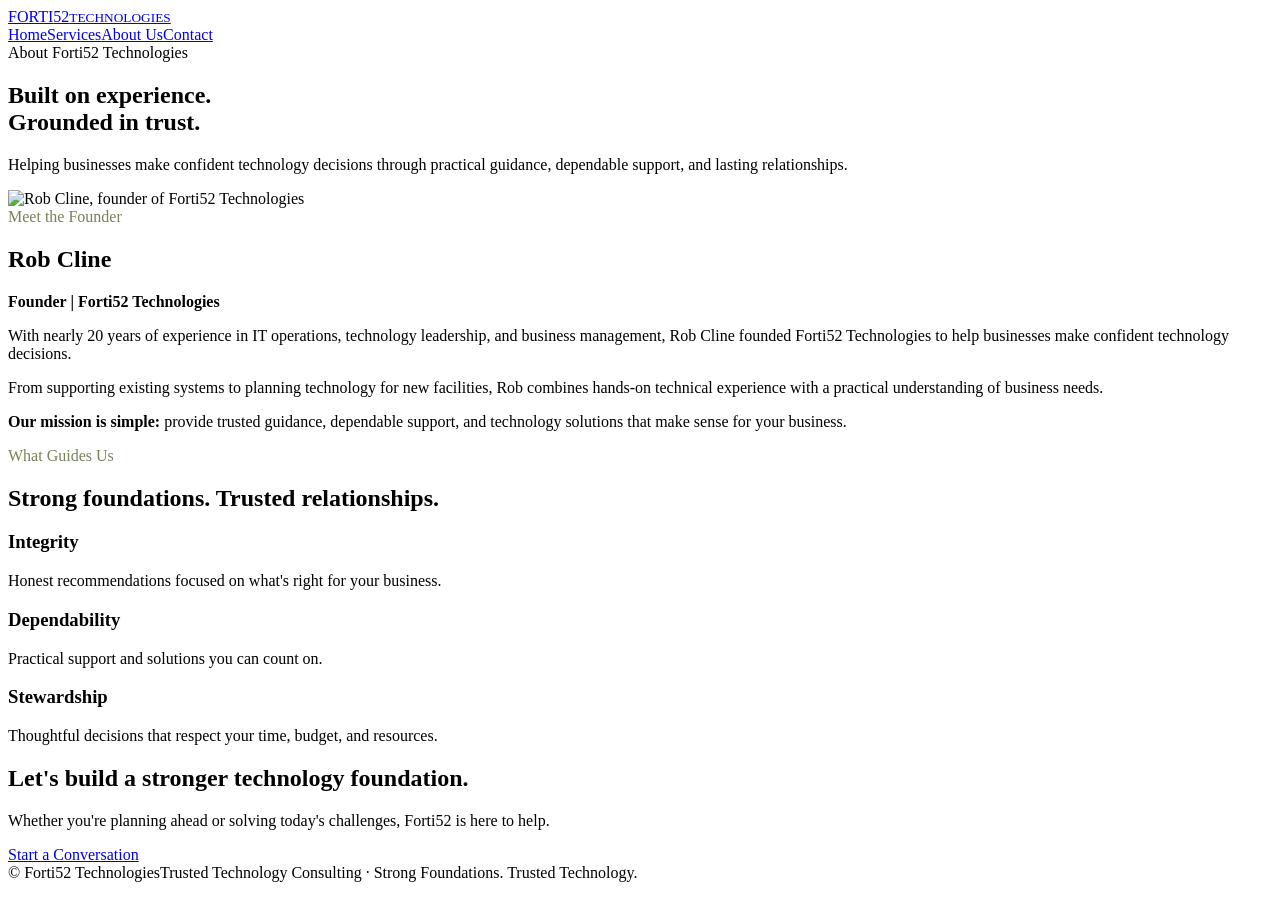
==== about.html @ 7a275492 "Add files via upload" ====
<!doctype html>
<html lang="en"><head><meta charset="utf-8"><meta name="viewport" content="width=device-width, initial-scale=1">
<meta name="description" content="Forti52 Technologies provides trusted technology consulting, IT support and technology planning for new facilities.">
<title>About Us | Forti52 Technologies</title><link rel="stylesheet" href="assets/style.css"></head>
<body><header><div class="container nav"><a class="logo" href="index.html" aria-label="Forti52 Technologies home">FORTI<span>52</span><small>TECHNOLOGIES</small></a>
<nav aria-label="Main navigation"><a href="index.html">Home</a><a href="index.html#services">Services</a><a href="about.html">About Us</a><a href="index.html#contact">Contact</a></nav></div></header>
<main><section class="hero"><div class="container"><div class="eyebrow">About Forti52 Technologies</div><h1>Built on experience.<br>Grounded in trust.</h1><p>Helping businesses make confident technology decisions through practical guidance, dependable support, and lasting relationships.</p></div></section>
<section class="section"><div class="container bio"><img src="assets/rob-cline-headshot.jpg" alt="Rob Cline, founder of Forti52 Technologies"><div><div class="eyebrow" style="color:#77825a">Meet the Founder</div><h2>Rob Cline</h2><strong>Founder | Forti52 Technologies</strong><p>With nearly 20 years of experience in IT operations, technology leadership, and business management, Rob Cline founded Forti52 Technologies to help businesses make confident technology decisions.</p><p>From supporting existing systems to planning technology for new facilities, Rob combines hands-on technical experience with a practical understanding of business needs.</p><p><strong>Our mission is simple:</strong> provide trusted guidance, dependable support, and technology solutions that make sense for your business.</p></div></div></section>
<section class="section alt"><div class="container"><div class="eyebrow" style="color:#77825a">What Guides Us</div><h2>Strong foundations. Trusted relationships.</h2><div class="values"><div class="card"><h3>Integrity</h3><p>Honest recommendations focused on what's right for your business.</p></div><div class="card"><h3>Dependability</h3><p>Practical support and solutions you can count on.</p></div><div class="card"><h3>Stewardship</h3><p>Thoughtful decisions that respect your time, budget, and resources.</p></div></div></div></section>
<section class="cta"><div class="container"><h2>Let's build a stronger technology foundation.</h2><p>Whether you're planning ahead or solving today's challenges, Forti52 is here to help.</p><a class="btn" href="index.html#contact">Start a Conversation</a></div></section></main><footer><div class="container"><span>© Forti52 Technologies</span><span>Trusted Technology Consulting · Strong Foundations. Trusted Technology.</span></div></footer></body></html>
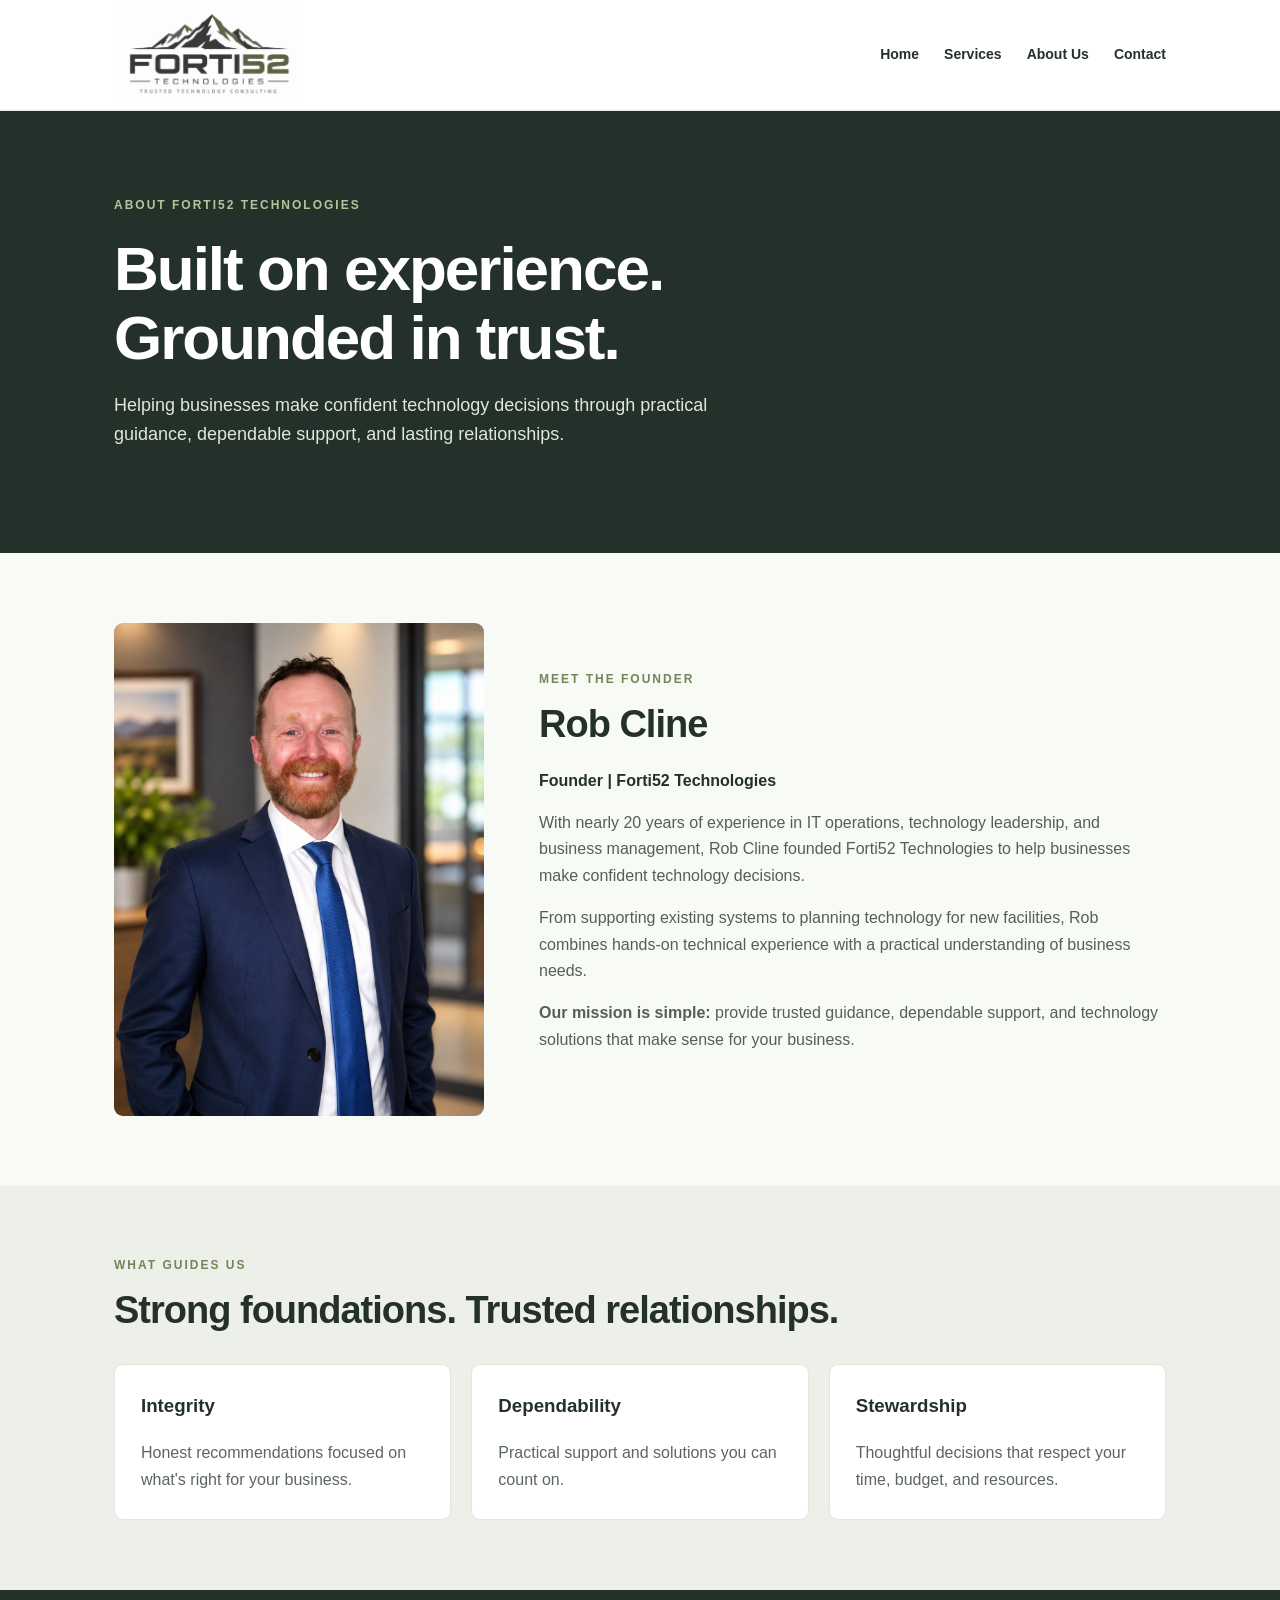
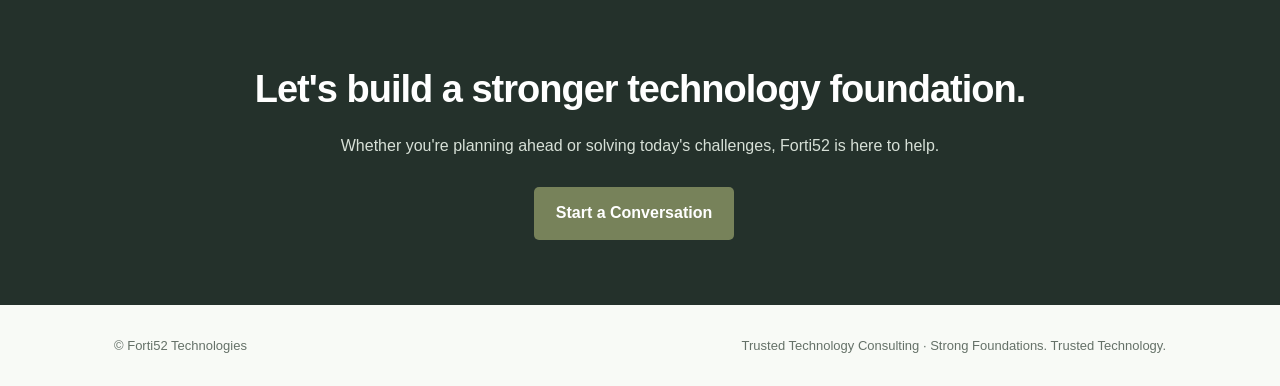
==== commit ae8f168b: "Update website logo" ====
--- a/about.html
+++ b/about.html
@@ -2,7 +2,7 @@
 <html lang="en"><head><meta charset="utf-8"><meta name="viewport" content="width=device-width, initial-scale=1">
 <meta name="description" content="Forti52 Technologies provides trusted technology consulting, IT support and technology planning for new facilities.">
 <title>About Us | Forti52 Technologies</title><link rel="stylesheet" href="assets/style.css"></head>
-<body><header><div class="container nav"><a class="logo" href="index.html" aria-label="Forti52 Technologies home">FORTI<span>52</span><small>TECHNOLOGIES</small></a>
+<body><header><div class="container nav"><a class="logo" href="index.html" aria-label="Forti52 Technologies home"><img src="Forti52%20Mountain%20Technology%20Logo.png" alt="Forti52 Technologies - Trusted Technology Consulting"></a>
 <nav aria-label="Main navigation"><a href="index.html">Home</a><a href="index.html#services">Services</a><a href="about.html">About Us</a><a href="index.html#contact">Contact</a></nav></div></header>
 <main><section class="hero"><div class="container"><div class="eyebrow">About Forti52 Technologies</div><h1>Built on experience.<br>Grounded in trust.</h1><p>Helping businesses make confident technology decisions through practical guidance, dependable support, and lasting relationships.</p></div></section>
 <section class="section"><div class="container bio"><img src="assets/rob-cline-headshot.jpg" alt="Rob Cline, founder of Forti52 Technologies"><div><div class="eyebrow" style="color:#77825a">Meet the Founder</div><h2>Rob Cline</h2><strong>Founder | Forti52 Technologies</strong><p>With nearly 20 years of experience in IT operations, technology leadership, and business management, Rob Cline founded Forti52 Technologies to help businesses make confident technology decisions.</p><p>From supporting existing systems to planning technology for new facilities, Rob combines hands-on technical experience with a practical understanding of business needs.</p><p><strong>Our mission is simple:</strong> provide trusted guidance, dependable support, and technology solutions that make sense for your business.</p></div></div></section>
--- a/assets/style.css
+++ b/assets/style.css
@@ -0,0 +1,18 @@
+:root{--dark:#24312b;--olive:#77825a;--light:#f8faf6;--ink:#24312b}
+*{box-sizing:border-box}html{scroll-behavior:smooth}body{margin:0;background:var(--light);color:var(--ink);font:16px/1.65 Arial,Helvetica,sans-serif}
+a{color:inherit;text-decoration:none}.container{max-width:1100px;margin:auto;padding:0 24px}
+header{background:white;border-bottom:1px solid #e4e9e1}.nav{display:flex;justify-content:space-between;align-items:center;min-height:110px;gap:18px}
+.logo{display:block;flex:0 0 190px;width:190px;height:96px;overflow:hidden}.logo img{display:block;width:100%;height:100%;object-fit:cover;object-position:center}
+nav{display:flex;gap:25px;font-size:14px;font-weight:bold}nav a:hover{color:var(--olive)}
+.hero{background:var(--dark);color:white;padding:85px 0}.eyebrow{text-transform:uppercase;letter-spacing:2px;font-size:12px;font-weight:bold;color:#b6c49a}
+h1{font-size:clamp(36px,5vw,62px);line-height:1.12;letter-spacing:-2px;margin:18px 0}h2{font-size:clamp(28px,3.3vw,38px);line-height:1.2;letter-spacing:-1px;margin:12px 0 20px}
+.hero p{max-width:650px;color:#e0e6de;font-size:18px}.btn{display:inline-block;background:var(--olive);color:white;padding:13px 22px;border-radius:5px;font-weight:bold;margin:12px 12px 0 0}
+.btn:hover{background:#616e48}.btn.secondary{border:1px solid #a8b3a1;background:transparent}
+.section{padding:70px 0}.lead{max-width:720px;color:#58665d}.grid{display:grid;grid-template-columns:repeat(3,1fr);gap:20px;margin-top:30px}
+.card{background:white;padding:26px;border:1px solid #e1e6de;border-radius:9px}.card h3{margin-top:0}.card p{color:#5b665d;margin-bottom:0}
+.alt{background:#edf0e9}.bio{display:grid;grid-template-columns:minmax(220px,370px) 1fr;gap:55px;align-items:center}
+.bio img{width:100%;aspect-ratio:3/4;object-fit:cover;object-position:center top;border-radius:9px;display:block}
+.bio p{color:#526056}.values{display:grid;grid-template-columns:repeat(3,1fr);gap:20px;margin-top:30px}
+.cta{background:var(--dark);color:white;text-align:center;padding:65px 20px}.cta p{color:#d7e0d7}
+footer{padding:30px 0;color:#657168;font-size:13px}footer .container{display:flex;justify-content:space-between;gap:16px;flex-wrap:wrap}
+@media(max-width:680px){.nav{align-items:flex-start;flex-direction:column;padding:20px 24px}nav{gap:20px}.hero{padding:62px 0}.grid,.values,.bio{grid-template-columns:1fr}.bio{gap:28px}.bio img{max-width:390px}.section{padding:48px 0}}
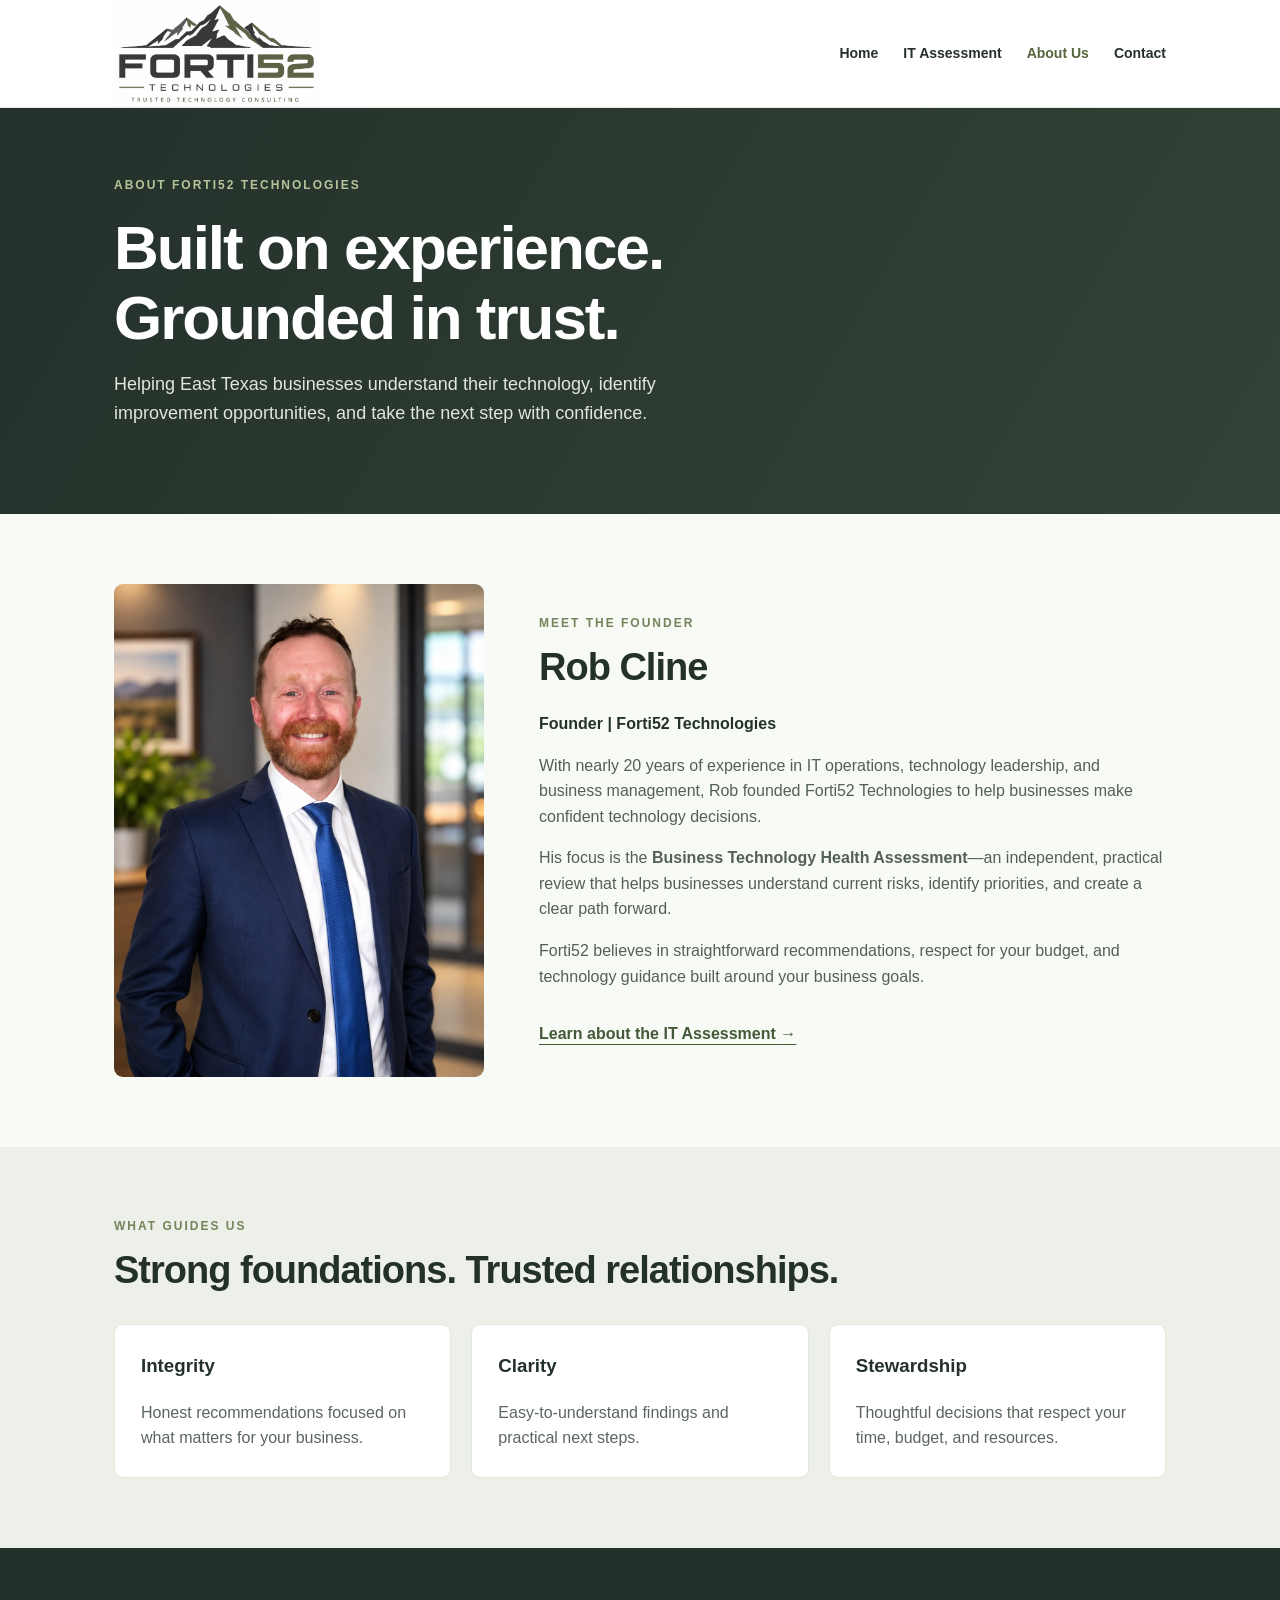
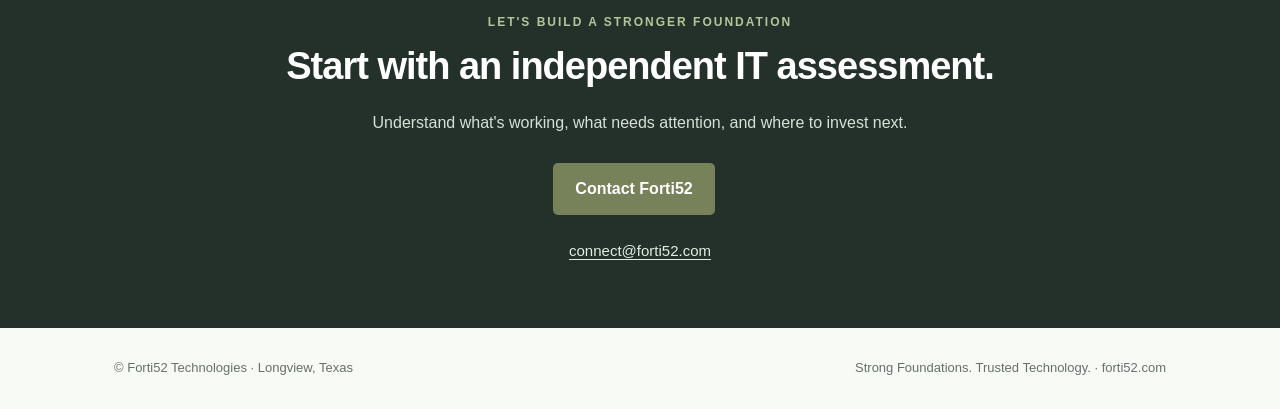
==== commit 09d27ab6: "Add files via upload" ====
--- a/about.html
+++ b/about.html
@@ -1,10 +1,27 @@
 <!doctype html>
-<html lang="en"><head><meta charset="utf-8"><meta name="viewport" content="width=device-width, initial-scale=1">
-<meta name="description" content="Forti52 Technologies provides trusted technology consulting, IT support and technology planning for new facilities.">
-<title>About Us | Forti52 Technologies</title><link rel="stylesheet" href="assets/style.css"></head>
-<body><header><div class="container nav"><a class="logo" href="index.html" aria-label="Forti52 Technologies home"><img src="Forti52%20Mountain%20Technology%20Logo.png" alt="Forti52 Technologies - Trusted Technology Consulting"></a>
-<nav aria-label="Main navigation"><a href="index.html">Home</a><a href="index.html#services">Services</a><a href="about.html">About Us</a><a href="index.html#contact">Contact</a></nav></div></header>
-<main><section class="hero"><div class="container"><div class="eyebrow">About Forti52 Technologies</div><h1>Built on experience.<br>Grounded in trust.</h1><p>Helping businesses make confident technology decisions through practical guidance, dependable support, and lasting relationships.</p></div></section>
-<section class="section"><div class="container bio"><img src="assets/rob-cline-headshot.jpg" alt="Rob Cline, founder of Forti52 Technologies"><div><div class="eyebrow" style="color:#77825a">Meet the Founder</div><h2>Rob Cline</h2><strong>Founder | Forti52 Technologies</strong><p>With nearly 20 years of experience in IT operations, technology leadership, and business management, Rob Cline founded Forti52 Technologies to help businesses make confident technology decisions.</p><p>From supporting existing systems to planning technology for new facilities, Rob combines hands-on technical experience with a practical understanding of business needs.</p><p><strong>Our mission is simple:</strong> provide trusted guidance, dependable support, and technology solutions that make sense for your business.</p></div></div></section>
-<section class="section alt"><div class="container"><div class="eyebrow" style="color:#77825a">What Guides Us</div><h2>Strong foundations. Trusted relationships.</h2><div class="values"><div class="card"><h3>Integrity</h3><p>Honest recommendations focused on what's right for your business.</p></div><div class="card"><h3>Dependability</h3><p>Practical support and solutions you can count on.</p></div><div class="card"><h3>Stewardship</h3><p>Thoughtful decisions that respect your time, budget, and resources.</p></div></div></div></section>
-<section class="cta"><div class="container"><h2>Let's build a stronger technology foundation.</h2><p>Whether you're planning ahead or solving today's challenges, Forti52 is here to help.</p><a class="btn" href="index.html#contact">Start a Conversation</a></div></section></main><footer><div class="container"><span>© Forti52 Technologies</span><span>Trusted Technology Consulting · Strong Foundations. Trusted Technology.</span></div></footer></body></html>+<html lang="en">
+<head>
+  <meta charset="utf-8">
+  <meta name="viewport" content="width=device-width, initial-scale=1">
+  <meta name="description" content="Meet the founder of Forti52 Technologies, providing independent Business Technology Health Assessments and practical IT guidance for East Texas businesses.">
+  <meta name="theme-color" content="#24312b">
+  <title>About Forti52 | IT Assessment & Technology Consulting</title>
+  <link rel="canonical" href="https://forti52.com/about.html">
+  <link rel="stylesheet" href="assets/style.css">
+</head>
+<body>
+  <header>
+    <div class="container nav">
+      <a class="logo" href="index.html" aria-label="Forti52 Technologies home"><img src="assets/forti52-logo.png" alt="Forti52 Technologies logo"></a>
+      <nav aria-label="Main navigation"><a href="index.html">Home</a><a href="assessment.html">IT Assessment</a><a class="active" href="about.html">About Us</a><a href="index.html#contact">Contact</a></nav>
+    </div>
+  </header>
+  <main>
+    <section class="hero inner-hero"><div class="container"><div class="eyebrow">About Forti52 Technologies</div><h1>Built on experience.<br>Grounded in trust.</h1><p>Helping East Texas businesses understand their technology, identify improvement opportunities, and take the next step with confidence.</p></div></section>
+    <section class="section"><div class="container bio"><img src="assets/rob-cline-headshot.jpg" alt="Rob Cline, founder of Forti52 Technologies"><div><div class="eyebrow olive">Meet the Founder</div><h2>Rob Cline</h2><strong>Founder | Forti52 Technologies</strong><p>With nearly 20 years of experience in IT operations, technology leadership, and business management, Rob founded Forti52 Technologies to help businesses make confident technology decisions.</p><p>His focus is the <strong>Business Technology Health Assessment</strong>—an independent, practical review that helps businesses understand current risks, identify priorities, and create a clear path forward.</p><p>Forti52 believes in straightforward recommendations, respect for your budget, and technology guidance built around your business goals.</p><a class="inline-link" href="assessment.html">Learn about the IT Assessment <span aria-hidden="true">→</span></a></div></div></section>
+    <section class="section alt"><div class="container"><div class="eyebrow olive">What Guides Us</div><h2>Strong foundations. Trusted relationships.</h2><div class="values"><article class="card"><h3>Integrity</h3><p>Honest recommendations focused on what matters for your business.</p></article><article class="card"><h3>Clarity</h3><p>Easy-to-understand findings and practical next steps.</p></article><article class="card"><h3>Stewardship</h3><p>Thoughtful decisions that respect your time, budget, and resources.</p></article></div></div></section>
+    <section class="cta"><div class="container narrow center"><div class="eyebrow">Let's Build a Stronger Foundation</div><h2>Start with an independent IT assessment.</h2><p>Understand what's working, what needs attention, and where to invest next.</p><a class="btn" href="mailto:connect@forti52.com?subject=Forti52%20IT%20Assessment">Contact Forti52</a><div class="contact-line"><a href="mailto:connect@forti52.com">connect@forti52.com</a></div></div></section>
+  </main>
+  <footer><div class="container"><span>© Forti52 Technologies · Longview, Texas</span><span>Strong Foundations. Trusted Technology. · <a href="https://forti52.com/">forti52.com</a></span></div></footer>
+</body>
+</html>
--- a/assets/style.css
+++ b/assets/style.css
@@ -1,8 +1,9 @@
+
 :root{--dark:#24312b;--olive:#77825a;--light:#f8faf6;--ink:#24312b}
 *{box-sizing:border-box}html{scroll-behavior:smooth}body{margin:0;background:var(--light);color:var(--ink);font:16px/1.65 Arial,Helvetica,sans-serif}
 a{color:inherit;text-decoration:none}.container{max-width:1100px;margin:auto;padding:0 24px}
-header{background:white;border-bottom:1px solid #e4e9e1}.nav{display:flex;justify-content:space-between;align-items:center;min-height:110px;gap:18px}
-.logo{display:block;flex:0 0 190px;width:190px;height:96px;overflow:hidden}.logo img{display:block;width:100%;height:100%;object-fit:cover;object-position:center}
+header{background:white;border-bottom:1px solid #e4e9e1}.nav{display:flex;justify-content:space-between;align-items:center;min-height:83px;gap:18px}
+.logo{font-size:27px;font-weight:900;letter-spacing:-1px;line-height:1}.logo span{color:var(--olive)}.logo small{display:block;font-size:10px;letter-spacing:2.4px;font-weight:500;margin-top:7px}
 nav{display:flex;gap:25px;font-size:14px;font-weight:bold}nav a:hover{color:var(--olive)}
 .hero{background:var(--dark);color:white;padding:85px 0}.eyebrow{text-transform:uppercase;letter-spacing:2px;font-size:12px;font-weight:bold;color:#b6c49a}
 h1{font-size:clamp(36px,5vw,62px);line-height:1.12;letter-spacing:-2px;margin:18px 0}h2{font-size:clamp(28px,3.3vw,38px);line-height:1.2;letter-spacing:-1px;margin:12px 0 20px}
@@ -15,4 +16,30 @@
 .bio p{color:#526056}.values{display:grid;grid-template-columns:repeat(3,1fr);gap:20px;margin-top:30px}
 .cta{background:var(--dark);color:white;text-align:center;padding:65px 20px}.cta p{color:#d7e0d7}
 footer{padding:30px 0;color:#657168;font-size:13px}footer .container{display:flex;justify-content:space-between;gap:16px;flex-wrap:wrap}
-@media(max-width:680px){.nav{align-items:flex-start;flex-direction:column;padding:20px 24px}nav{gap:20px}.hero{padding:62px 0}.grid,.values,.bio{grid-template-columns:1fr}.bio{gap:28px}.bio img{max-width:390px}.section{padding:48px 0}}+@media(max-width:680px){.nav{align-items:flex-start;flex-direction:column;padding:20px 24px}nav{gap:20px}.hero{padding:62px 0}.grid,.values,.bio{grid-template-columns:1fr}.bio{gap:28px}.bio img{max-width:390px}.section{padding:48px 0}}
+
+/* Forti52 mountain logo */
+.logo{display:flex;align-items:center;flex-shrink:0}
+.logo img{display:block;width:205px;max-width:55vw;height:auto}
+@media(max-width:680px){.logo img{width:185px;max-width:75vw}}
+
+/* IT Assessment focused updates · 2026 */
+:root{--dark:#24312b;--olive:#77825a;--light:#f8faf6;--ink:#24312b}
+body{line-height:1.6} nav a.active{color:#56643e} nav a:focus-visible,.btn:focus-visible,.inline-link:focus-visible{outline:3px solid #a6b481;outline-offset:3px}
+.hero.home-hero{padding:95px 0 92px;background:linear-gradient(120deg,#1d2b26,#2d3c33)}
+.hero.inner-hero{padding:68px 0;background:linear-gradient(120deg,#24312b,#334236)}
+.hero h1{max-width:780px}.hero-actions{display:flex;gap:5px;flex-wrap:wrap}.hero-note{margin-top:24px;color:#b7c4ae;font-size:14px;letter-spacing:.02em}
+.olive{color:var(--olive)}.steps .card{border-top:4px solid var(--olive);min-height:230px}
+.card-step{font-size:12px;letter-spacing:1.6px;font-weight:800;color:var(--olive);margin-bottom:15px}
+.split{display:grid;grid-template-columns:minmax(0,1.5fr) minmax(280px,0.9fr);gap:55px;align-items:center}
+.check-list{padding:0;margin:24px 0 12px;list-style:none}.check-list li{padding:9px 0 9px 30px;position:relative}.check-list li:before{content:'✓';position:absolute;left:2px;color:var(--olive);font-weight:900}
+.inline-link{display:inline-block;color:#435a38;text-decoration:underline;text-underline-offset:5px;font-weight:700;margin-top:16px}
+.info-card{background:#fff;border:1px solid #d8ded4;border-radius:13px;padding:33px;box-shadow:0 10px 26px rgba(23,40,26,.055)}
+.info-card h3{margin:13px 0 12px;font-size:clamp(22px,2.4vw,28px);line-height:1.25;letter-spacing:-.4px}.info-card p{color:#617064;font-size:15px;line-height:1.65}.btn.btn-block{display:block;text-align:center;margin:20px 0 0}
+.narrow{max-width:760px}.center{text-align:center}.centered{margin-left:auto;margin-right:auto}.contact-line{display:flex;justify-content:center;gap:16px;flex-wrap:wrap;margin-top:24px;font-size:15px;color:#e3ece2}.contact-line a{text-decoration:underline;text-underline-offset:3px}
+.grid-four{grid-template-columns:repeat(4,1fr)}.mini-card{padding:23px;min-height:190px}.mini-card h3{font-size:17px;line-height:1.3;margin-bottom:8px}.mini-card p{font-size:14px}
+.number-list{padding:0;counter-reset:num;list-style:none}.number-list li{counter-increment:num;position:relative;padding:12px 0 14px 50px;border-bottom:1px solid #dfe5d9}.number-list li:before{content:counter(num, decimal-leading-zero);position:absolute;left:0;top:13px;color:var(--olive);font-weight:800}.number-list li strong{display:block}.number-list li span{display:block;color:#5c685d;font-size:14px}
+.notice{margin-top:30px;border-left:4px solid var(--olive);background:#f0f3ed;padding:19px 23px;color:#4d594e;font-size:14px}
+
+@media(max-width:900px){.grid-four{grid-template-columns:repeat(2,1fr)}.split{gap:28px}}
+@media(max-width:680px){.nav{gap:14px}.nav nav{width:100%;display:flex;flex-wrap:wrap;gap:10px 16px;font-size:13px}.hero.home-hero{padding:60px 0 65px}.hero.inner-hero{padding:50px 0}.hero h1{letter-spacing:-1.5px}.split,.grid-four{grid-template-columns:1fr}.info-card{padding:26px}.hero-actions .btn{margin-right:0}.contact-line{gap:8px}}
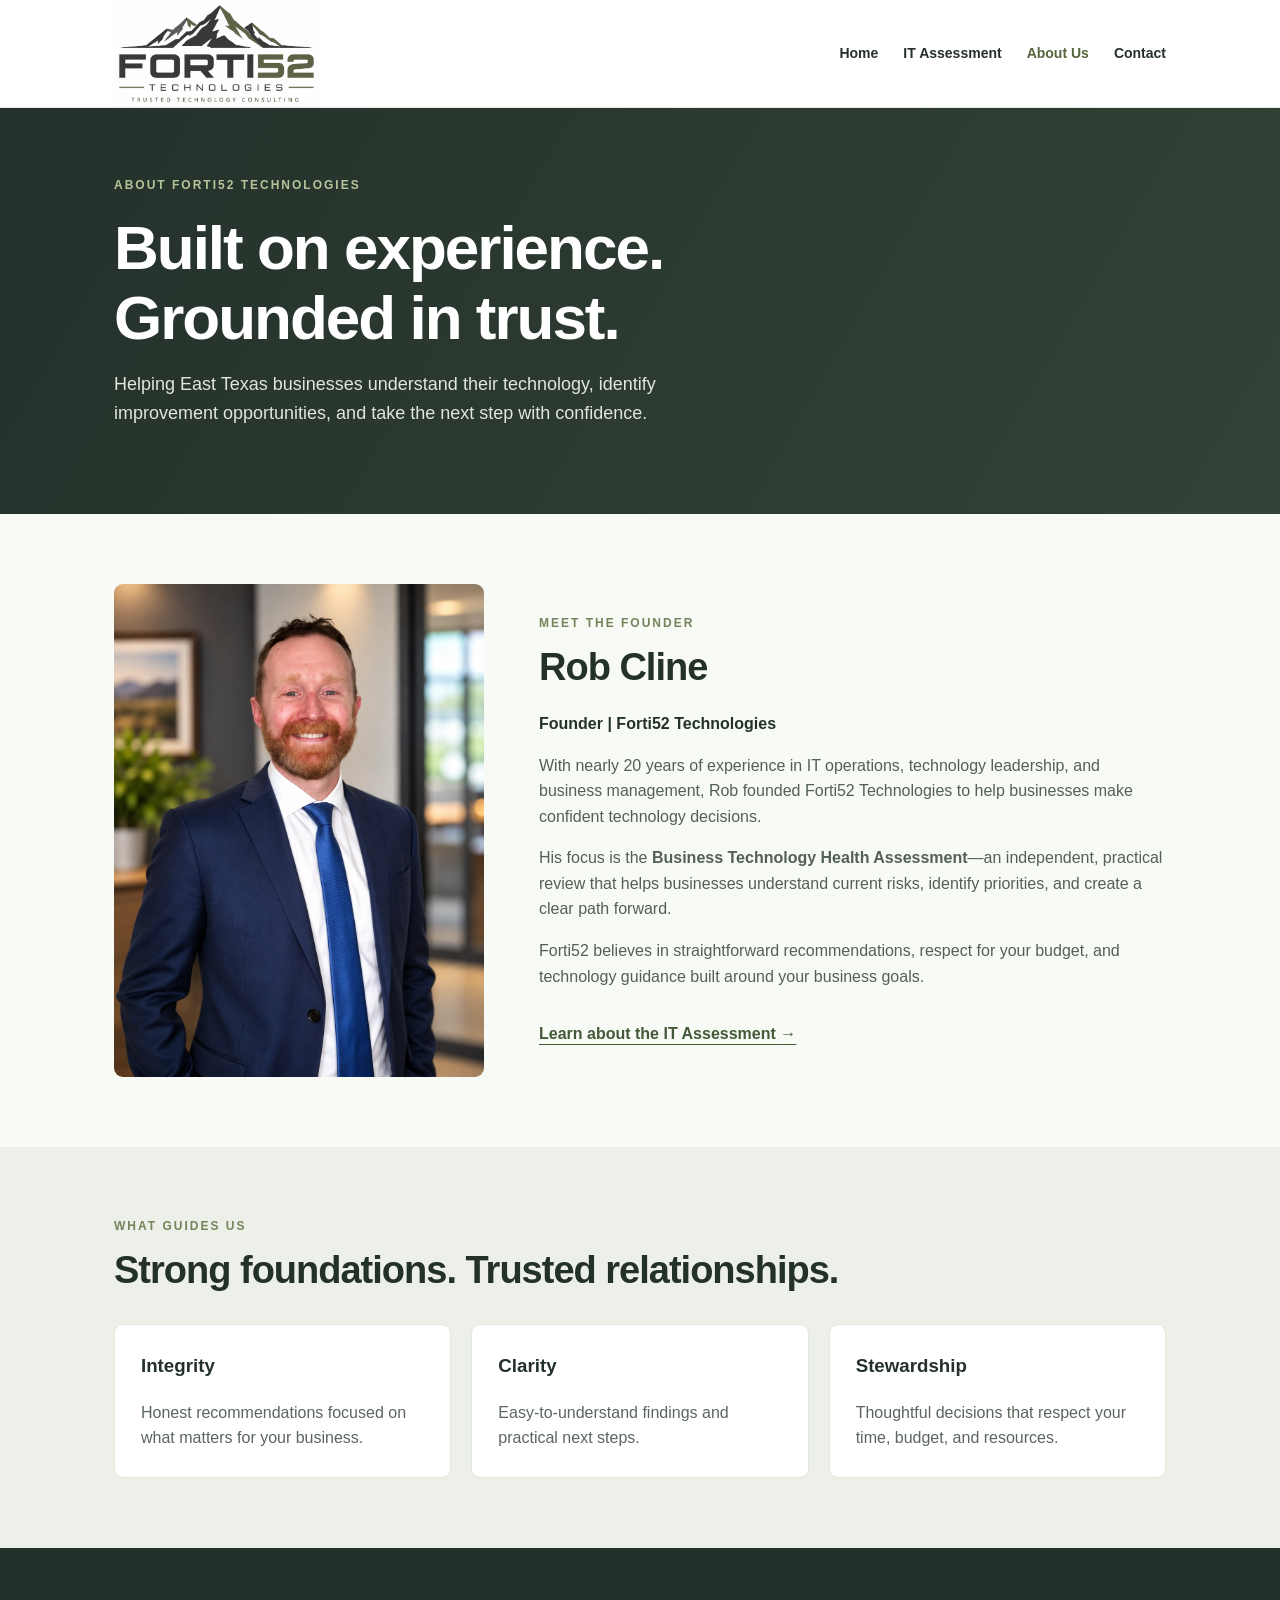
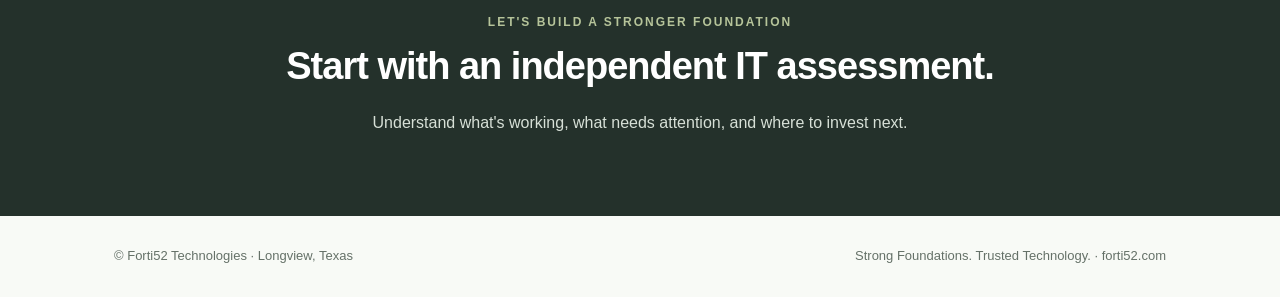
==== commit b4da9b90: "Remove email contact calls to action Co-authored-by: Copilot <223556219+Copilot@users.noreply.github" ====
--- a/about.html
+++ b/about.html
@@ -20,7 +20,7 @@
     <section class="hero inner-hero"><div class="container"><div class="eyebrow">About Forti52 Technologies</div><h1>Built on experience.<br>Grounded in trust.</h1><p>Helping East Texas businesses understand their technology, identify improvement opportunities, and take the next step with confidence.</p></div></section>
     <section class="section"><div class="container bio"><img src="assets/rob-cline-headshot.jpg" alt="Rob Cline, founder of Forti52 Technologies"><div><div class="eyebrow olive">Meet the Founder</div><h2>Rob Cline</h2><strong>Founder | Forti52 Technologies</strong><p>With nearly 20 years of experience in IT operations, technology leadership, and business management, Rob founded Forti52 Technologies to help businesses make confident technology decisions.</p><p>His focus is the <strong>Business Technology Health Assessment</strong>—an independent, practical review that helps businesses understand current risks, identify priorities, and create a clear path forward.</p><p>Forti52 believes in straightforward recommendations, respect for your budget, and technology guidance built around your business goals.</p><a class="inline-link" href="assessment.html">Learn about the IT Assessment <span aria-hidden="true">→</span></a></div></div></section>
     <section class="section alt"><div class="container"><div class="eyebrow olive">What Guides Us</div><h2>Strong foundations. Trusted relationships.</h2><div class="values"><article class="card"><h3>Integrity</h3><p>Honest recommendations focused on what matters for your business.</p></article><article class="card"><h3>Clarity</h3><p>Easy-to-understand findings and practical next steps.</p></article><article class="card"><h3>Stewardship</h3><p>Thoughtful decisions that respect your time, budget, and resources.</p></article></div></div></section>
-    <section class="cta"><div class="container narrow center"><div class="eyebrow">Let's Build a Stronger Foundation</div><h2>Start with an independent IT assessment.</h2><p>Understand what's working, what needs attention, and where to invest next.</p><a class="btn" href="mailto:connect@forti52.com?subject=Forti52%20IT%20Assessment">Contact Forti52</a><div class="contact-line"><a href="mailto:connect@forti52.com">connect@forti52.com</a></div></div></section>
+    <section class="cta"><div class="container narrow center"><div class="eyebrow">Let's Build a Stronger Foundation</div><h2>Start with an independent IT assessment.</h2><p>Understand what's working, what needs attention, and where to invest next.</p></div></section>
   </main>
   <footer><div class="container"><span>© Forti52 Technologies · Longview, Texas</span><span>Strong Foundations. Trusted Technology. · <a href="https://forti52.com/">forti52.com</a></span></div></footer>
 </body>
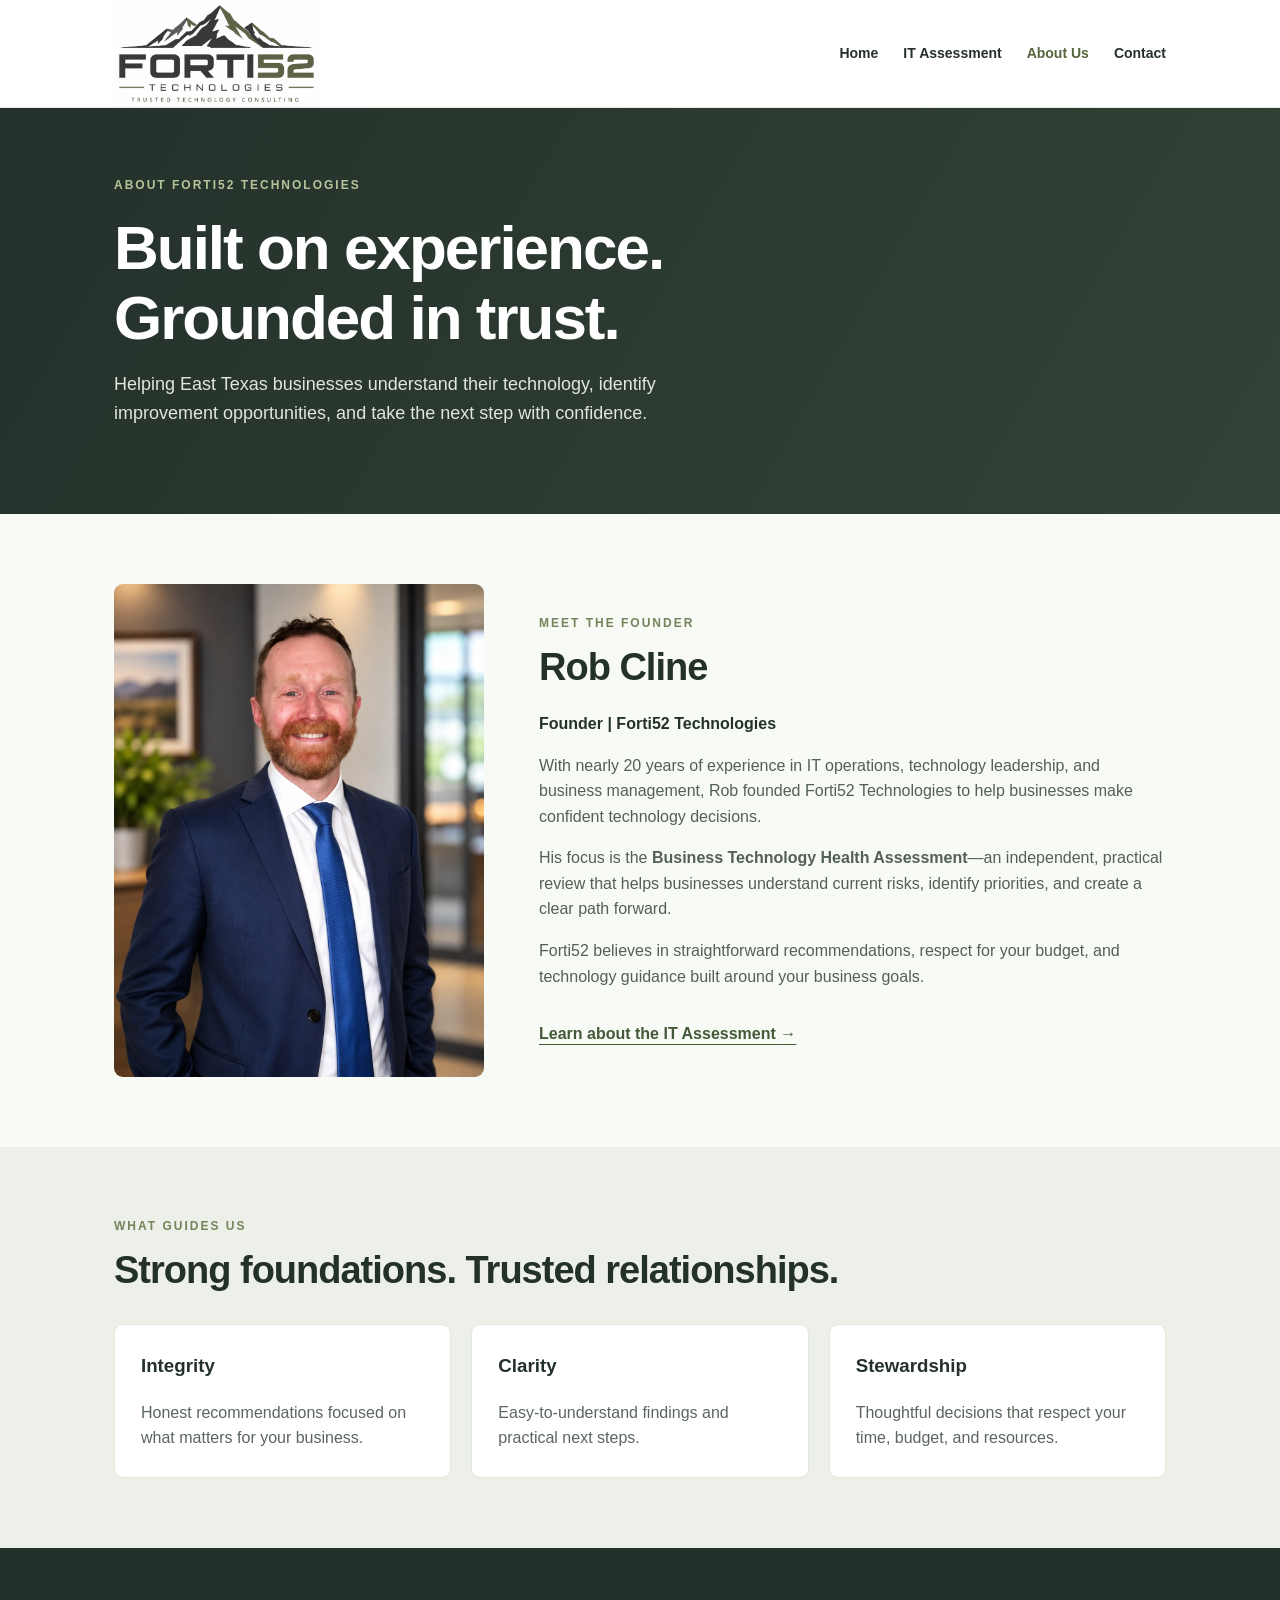
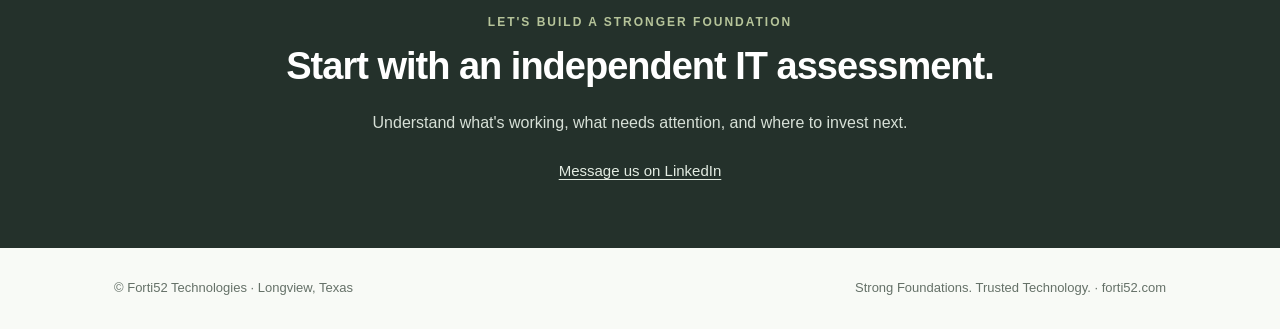
==== commit 2f8f4fd0: "Add LinkedIn contact links Co-authored-by: Copilot <223556219+Copilot@users.noreply.github.com>" ====
--- a/about.html
+++ b/about.html
@@ -20,7 +20,7 @@
     <section class="hero inner-hero"><div class="container"><div class="eyebrow">About Forti52 Technologies</div><h1>Built on experience.<br>Grounded in trust.</h1><p>Helping East Texas businesses understand their technology, identify improvement opportunities, and take the next step with confidence.</p></div></section>
     <section class="section"><div class="container bio"><img src="assets/rob-cline-headshot.jpg" alt="Rob Cline, founder of Forti52 Technologies"><div><div class="eyebrow olive">Meet the Founder</div><h2>Rob Cline</h2><strong>Founder | Forti52 Technologies</strong><p>With nearly 20 years of experience in IT operations, technology leadership, and business management, Rob founded Forti52 Technologies to help businesses make confident technology decisions.</p><p>His focus is the <strong>Business Technology Health Assessment</strong>—an independent, practical review that helps businesses understand current risks, identify priorities, and create a clear path forward.</p><p>Forti52 believes in straightforward recommendations, respect for your budget, and technology guidance built around your business goals.</p><a class="inline-link" href="assessment.html">Learn about the IT Assessment <span aria-hidden="true">→</span></a></div></div></section>
     <section class="section alt"><div class="container"><div class="eyebrow olive">What Guides Us</div><h2>Strong foundations. Trusted relationships.</h2><div class="values"><article class="card"><h3>Integrity</h3><p>Honest recommendations focused on what matters for your business.</p></article><article class="card"><h3>Clarity</h3><p>Easy-to-understand findings and practical next steps.</p></article><article class="card"><h3>Stewardship</h3><p>Thoughtful decisions that respect your time, budget, and resources.</p></article></div></div></section>
-    <section class="cta"><div class="container narrow center"><div class="eyebrow">Let's Build a Stronger Foundation</div><h2>Start with an independent IT assessment.</h2><p>Understand what's working, what needs attention, and where to invest next.</p></div></section>
+    <section class="cta"><div class="container narrow center"><div class="eyebrow">Let's Build a Stronger Foundation</div><h2>Start with an independent IT assessment.</h2><p>Understand what's working, what needs attention, and where to invest next.</p><div class="contact-line"><a href="https://www.linkedin.com/company/forti52/" target="_blank" rel="noopener noreferrer">Message us on LinkedIn</a></div></div></section>
   </main>
   <footer><div class="container"><span>© Forti52 Technologies · Longview, Texas</span><span>Strong Foundations. Trusted Technology. · <a href="https://forti52.com/">forti52.com</a></span></div></footer>
 </body>
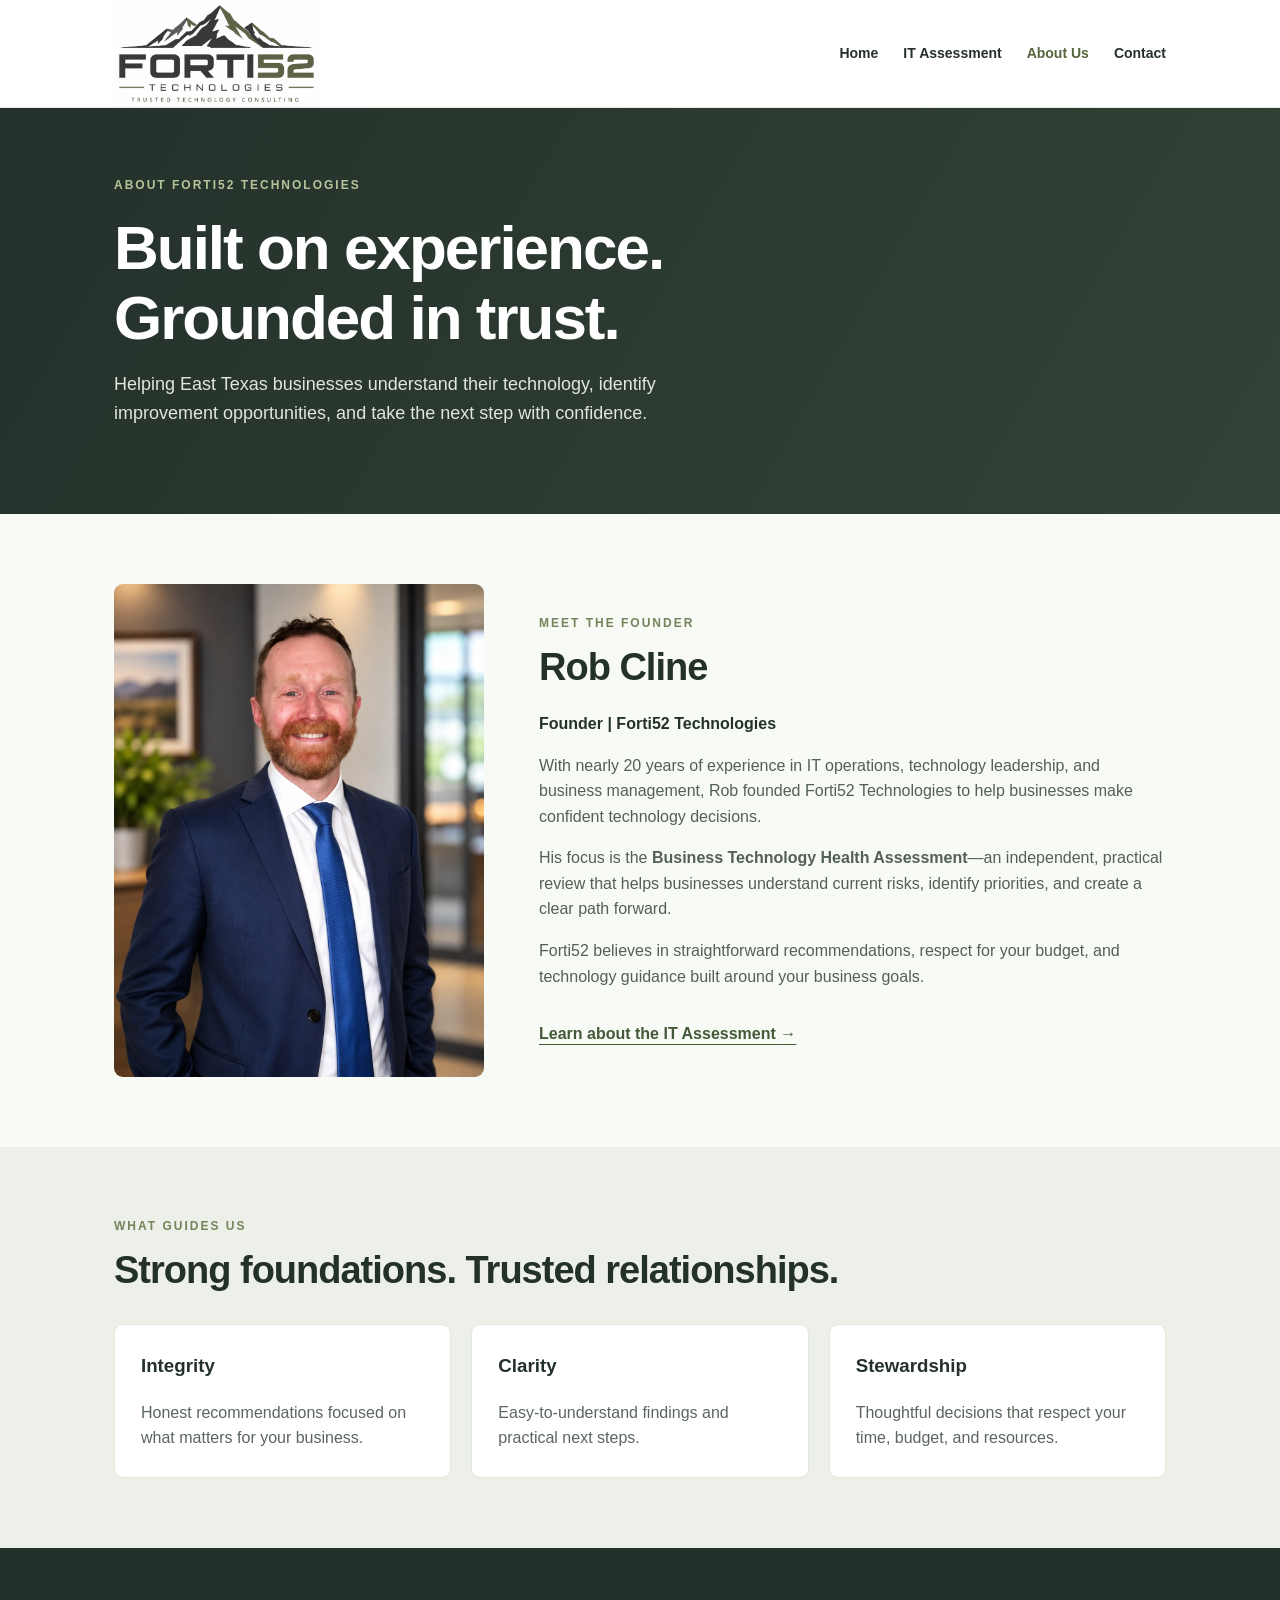
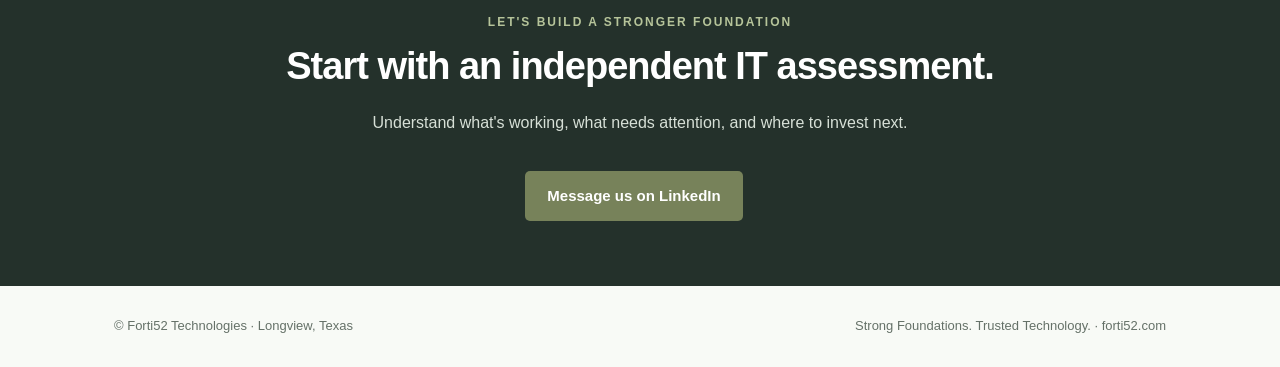
==== commit 7dd037b7: "Style LinkedIn contact links as buttons Co-authored-by: Copilot <223556219+Copilot@users.noreply.git" ====
--- a/about.html
+++ b/about.html
@@ -20,7 +20,7 @@
     <section class="hero inner-hero"><div class="container"><div class="eyebrow">About Forti52 Technologies</div><h1>Built on experience.<br>Grounded in trust.</h1><p>Helping East Texas businesses understand their technology, identify improvement opportunities, and take the next step with confidence.</p></div></section>
     <section class="section"><div class="container bio"><img src="assets/rob-cline-headshot.jpg" alt="Rob Cline, founder of Forti52 Technologies"><div><div class="eyebrow olive">Meet the Founder</div><h2>Rob Cline</h2><strong>Founder | Forti52 Technologies</strong><p>With nearly 20 years of experience in IT operations, technology leadership, and business management, Rob founded Forti52 Technologies to help businesses make confident technology decisions.</p><p>His focus is the <strong>Business Technology Health Assessment</strong>—an independent, practical review that helps businesses understand current risks, identify priorities, and create a clear path forward.</p><p>Forti52 believes in straightforward recommendations, respect for your budget, and technology guidance built around your business goals.</p><a class="inline-link" href="assessment.html">Learn about the IT Assessment <span aria-hidden="true">→</span></a></div></div></section>
     <section class="section alt"><div class="container"><div class="eyebrow olive">What Guides Us</div><h2>Strong foundations. Trusted relationships.</h2><div class="values"><article class="card"><h3>Integrity</h3><p>Honest recommendations focused on what matters for your business.</p></article><article class="card"><h3>Clarity</h3><p>Easy-to-understand findings and practical next steps.</p></article><article class="card"><h3>Stewardship</h3><p>Thoughtful decisions that respect your time, budget, and resources.</p></article></div></div></section>
-    <section class="cta"><div class="container narrow center"><div class="eyebrow">Let's Build a Stronger Foundation</div><h2>Start with an independent IT assessment.</h2><p>Understand what's working, what needs attention, and where to invest next.</p><div class="contact-line"><a href="https://www.linkedin.com/company/forti52/" target="_blank" rel="noopener noreferrer">Message us on LinkedIn</a></div></div></section>
+    <section class="cta"><div class="container narrow center"><div class="eyebrow">Let's Build a Stronger Foundation</div><h2>Start with an independent IT assessment.</h2><p>Understand what's working, what needs attention, and where to invest next.</p><div class="contact-line"><a class="btn" href="https://www.linkedin.com/company/forti52/" target="_blank" rel="noopener noreferrer">Message us on LinkedIn</a></div></div></section>
   </main>
   <footer><div class="container"><span>© Forti52 Technologies · Longview, Texas</span><span>Strong Foundations. Trusted Technology. · <a href="https://forti52.com/">forti52.com</a></span></div></footer>
 </body>
--- a/assets/style.css
+++ b/assets/style.css
@@ -36,7 +36,7 @@
 .inline-link{display:inline-block;color:#435a38;text-decoration:underline;text-underline-offset:5px;font-weight:700;margin-top:16px}
 .info-card{background:#fff;border:1px solid #d8ded4;border-radius:13px;padding:33px;box-shadow:0 10px 26px rgba(23,40,26,.055)}
 .info-card h3{margin:13px 0 12px;font-size:clamp(22px,2.4vw,28px);line-height:1.25;letter-spacing:-.4px}.info-card p{color:#617064;font-size:15px;line-height:1.65}.btn.btn-block{display:block;text-align:center;margin:20px 0 0}
-.narrow{max-width:760px}.center{text-align:center}.centered{margin-left:auto;margin-right:auto}.contact-line{display:flex;justify-content:center;gap:16px;flex-wrap:wrap;margin-top:24px;font-size:15px;color:#e3ece2}.contact-line a{text-decoration:underline;text-underline-offset:3px}
+.narrow{max-width:760px}.center{text-align:center}.centered{margin-left:auto;margin-right:auto}.contact-line{display:flex;justify-content:center;gap:16px;flex-wrap:wrap;margin-top:24px;font-size:15px;color:#e3ece2}.contact-line a:not(.btn){text-decoration:underline;text-underline-offset:3px}
 .grid-four{grid-template-columns:repeat(4,1fr)}.mini-card{padding:23px;min-height:190px}.mini-card h3{font-size:17px;line-height:1.3;margin-bottom:8px}.mini-card p{font-size:14px}
 .number-list{padding:0;counter-reset:num;list-style:none}.number-list li{counter-increment:num;position:relative;padding:12px 0 14px 50px;border-bottom:1px solid #dfe5d9}.number-list li:before{content:counter(num, decimal-leading-zero);position:absolute;left:0;top:13px;color:var(--olive);font-weight:800}.number-list li strong{display:block}.number-list li span{display:block;color:#5c685d;font-size:14px}
 .notice{margin-top:30px;border-left:4px solid var(--olive);background:#f0f3ed;padding:19px 23px;color:#4d594e;font-size:14px}
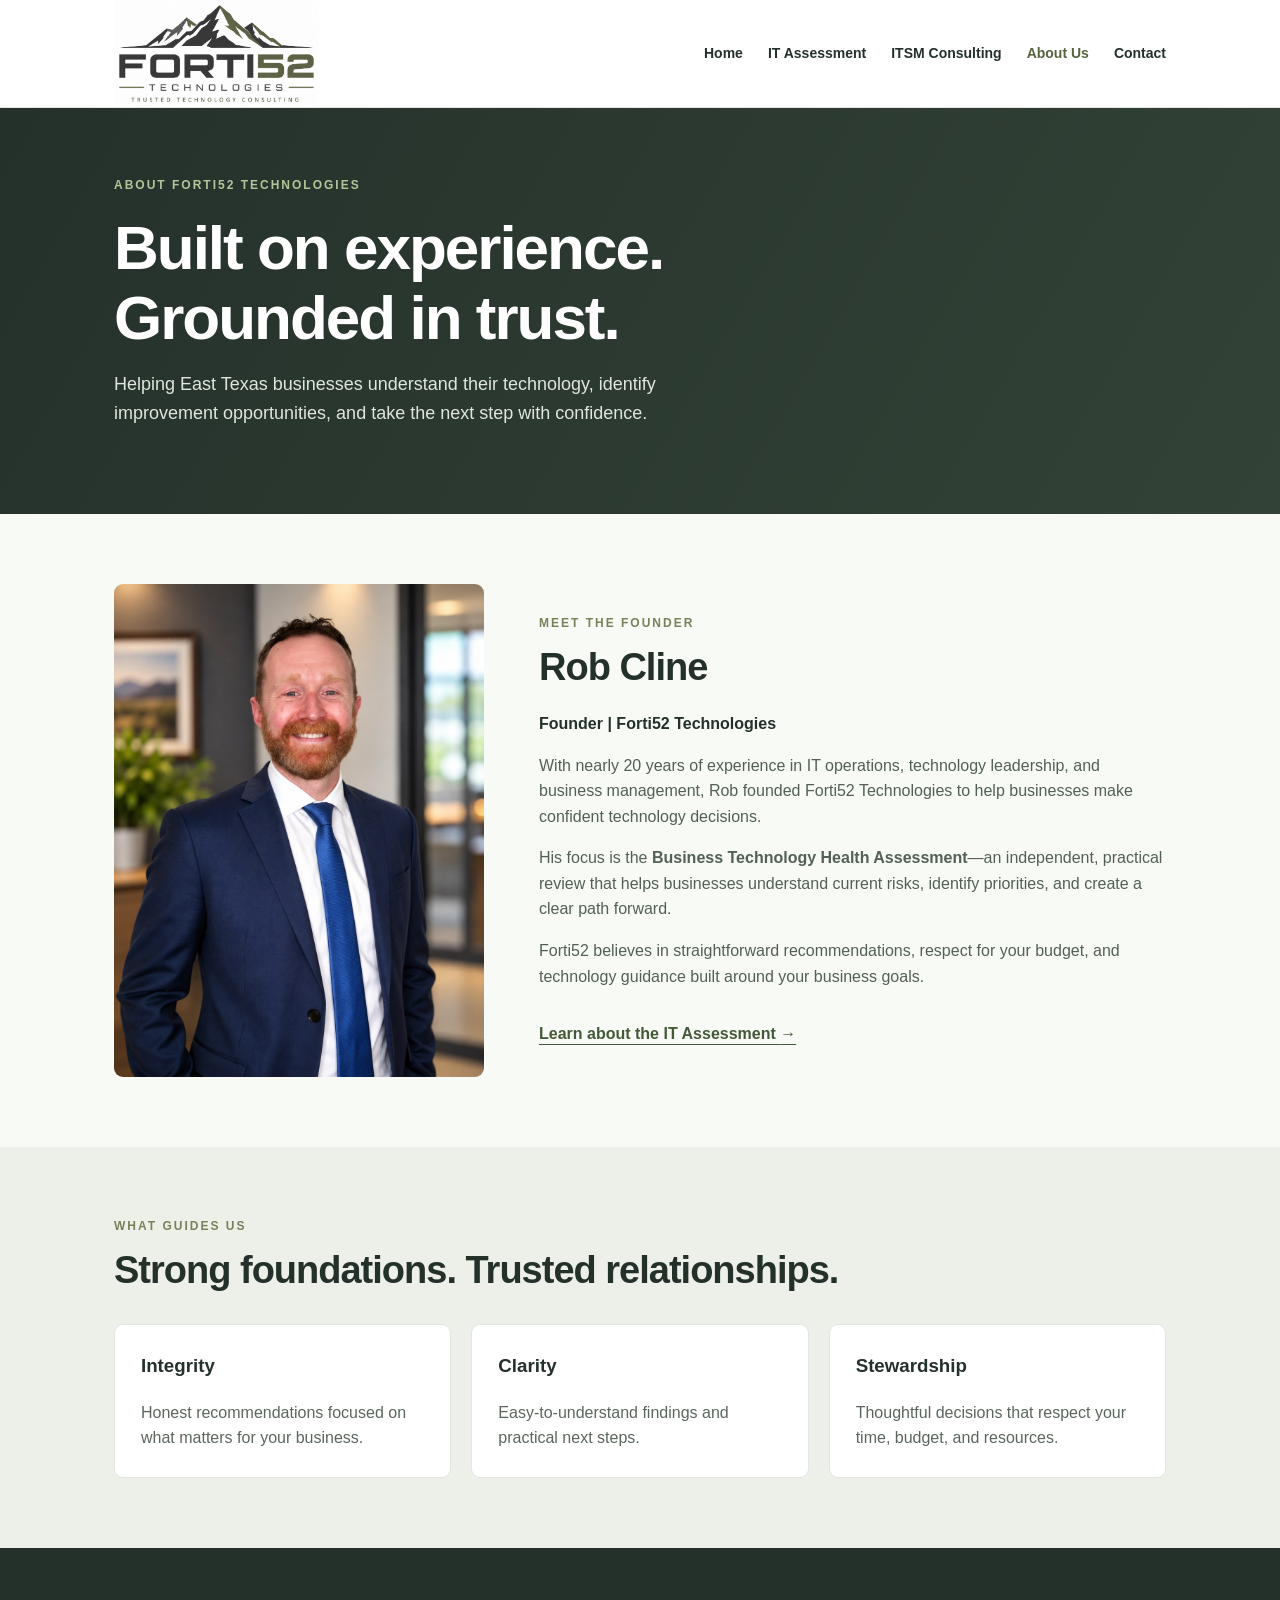
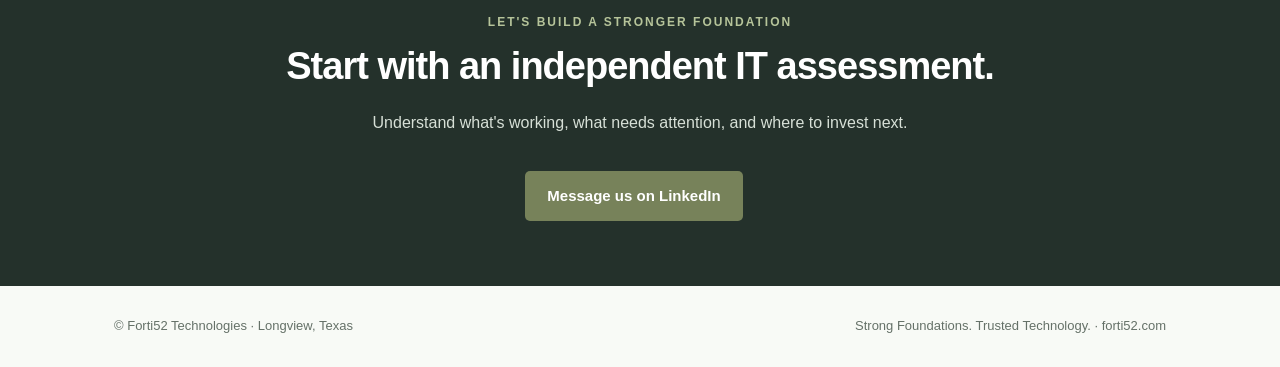
==== commit 592749fb: "Add ITSM and service desk consulting Co-authored-by: Copilot <223556219+Copilot@users.noreply.github" ====
--- a/about.html
+++ b/about.html
@@ -3,7 +3,7 @@
 <head>
   <meta charset="utf-8">
   <meta name="viewport" content="width=device-width, initial-scale=1">
-  <meta name="description" content="Meet the founder of Forti52 Technologies, providing independent Business Technology Health Assessments and practical IT guidance for East Texas businesses.">
+  <meta name="description" content="Meet the founder of Forti52 Technologies, providing independent IT assessments, ITSM and service desk consulting, and practical technology guidance for East Texas businesses.">
   <meta name="theme-color" content="#24312b">
   <title>About Forti52 | IT Assessment & Technology Consulting</title>
   <link rel="canonical" href="https://forti52.com/about.html">
@@ -13,7 +13,7 @@
   <header>
     <div class="container nav">
       <a class="logo" href="index.html" aria-label="Forti52 Technologies home"><img src="assets/forti52-logo.png" alt="Forti52 Technologies logo"></a>
-      <nav aria-label="Main navigation"><a href="index.html">Home</a><a href="assessment.html">IT Assessment</a><a class="active" href="about.html">About Us</a><a href="index.html#contact">Contact</a></nav>
+      <nav aria-label="Main navigation"><a href="index.html">Home</a><a href="assessment.html">IT Assessment</a><a href="index.html#itsm-consulting">ITSM Consulting</a><a class="active" href="about.html">About Us</a><a href="index.html#contact">Contact</a></nav>
     </div>
   </header>
   <main>
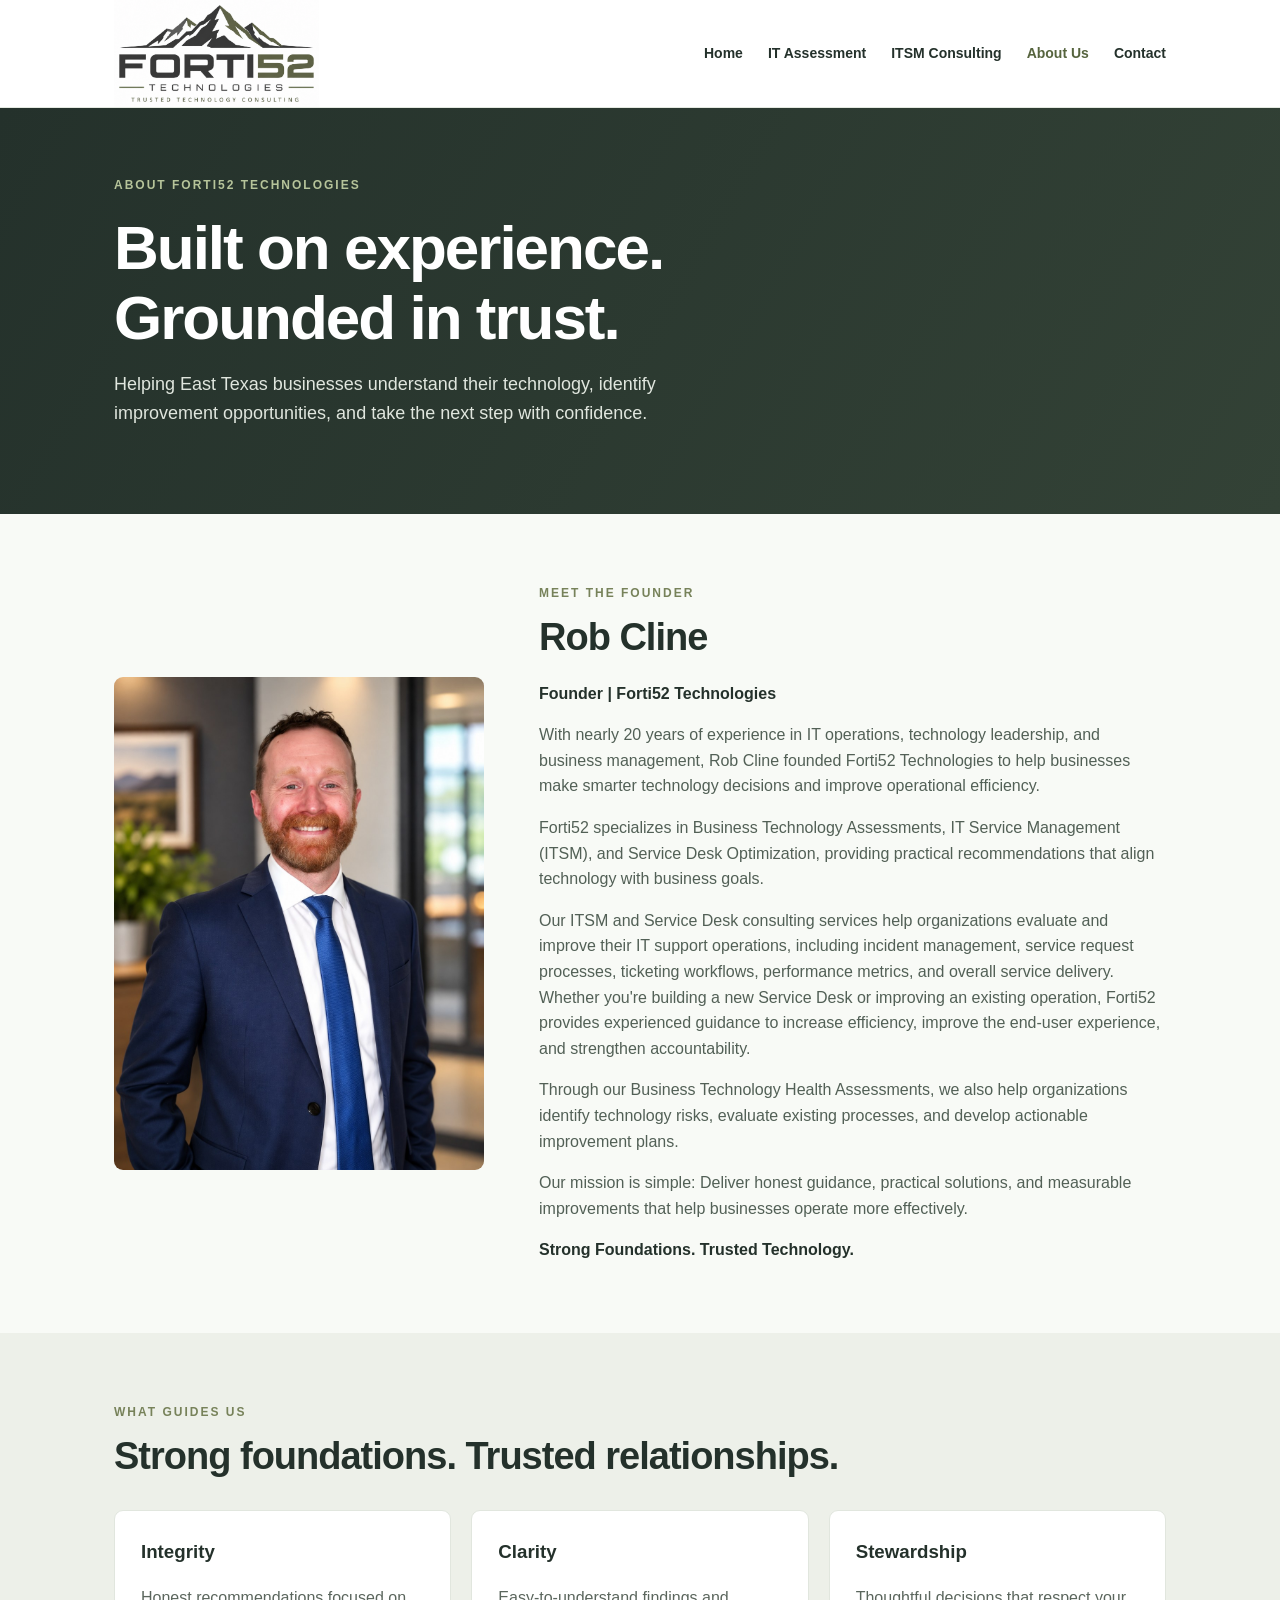
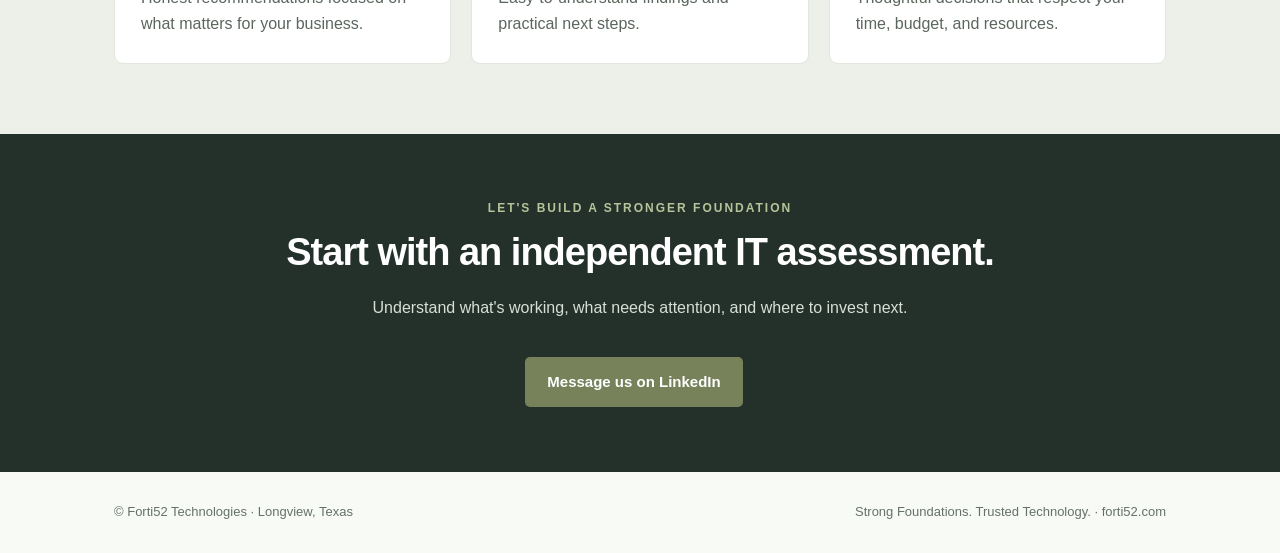
==== commit 1dd5747f: "Update founder bio on About page Co-authored-by: Copilot <223556219+Copilot@users.noreply.github.com" ====
--- a/about.html
+++ b/about.html
@@ -18,7 +18,7 @@
   </header>
   <main>
     <section class="hero inner-hero"><div class="container"><div class="eyebrow">About Forti52 Technologies</div><h1>Built on experience.<br>Grounded in trust.</h1><p>Helping East Texas businesses understand their technology, identify improvement opportunities, and take the next step with confidence.</p></div></section>
-    <section class="section"><div class="container bio"><img src="assets/rob-cline-headshot.jpg" alt="Rob Cline, founder of Forti52 Technologies"><div><div class="eyebrow olive">Meet the Founder</div><h2>Rob Cline</h2><strong>Founder | Forti52 Technologies</strong><p>With nearly 20 years of experience in IT operations, technology leadership, and business management, Rob founded Forti52 Technologies to help businesses make confident technology decisions.</p><p>His focus is the <strong>Business Technology Health Assessment</strong>—an independent, practical review that helps businesses understand current risks, identify priorities, and create a clear path forward.</p><p>Forti52 believes in straightforward recommendations, respect for your budget, and technology guidance built around your business goals.</p><a class="inline-link" href="assessment.html">Learn about the IT Assessment <span aria-hidden="true">→</span></a></div></div></section>
+    <section class="section"><div class="container bio"><img src="assets/rob-cline-headshot.jpg" alt="Rob Cline, founder of Forti52 Technologies"><div><div class="eyebrow olive">Meet the Founder</div><h2>Rob Cline</h2><strong>Founder | Forti52 Technologies</strong><p>With nearly 20 years of experience in IT operations, technology leadership, and business management, Rob Cline founded Forti52 Technologies to help businesses make smarter technology decisions and improve operational efficiency.</p><p>Forti52 specializes in Business Technology Assessments, IT Service Management (ITSM), and Service Desk Optimization, providing practical recommendations that align technology with business goals.</p><p>Our ITSM and Service Desk consulting services help organizations evaluate and improve their IT support operations, including incident management, service request processes, ticketing workflows, performance metrics, and overall service delivery. Whether you're building a new Service Desk or improving an existing operation, Forti52 provides experienced guidance to increase efficiency, improve the end-user experience, and strengthen accountability.</p><p>Through our Business Technology Health Assessments, we also help organizations identify technology risks, evaluate existing processes, and develop actionable improvement plans.</p><p>Our mission is simple: Deliver honest guidance, practical solutions, and measurable improvements that help businesses operate more effectively.</p><strong>Strong Foundations. Trusted Technology.</strong></div></div></section>
     <section class="section alt"><div class="container"><div class="eyebrow olive">What Guides Us</div><h2>Strong foundations. Trusted relationships.</h2><div class="values"><article class="card"><h3>Integrity</h3><p>Honest recommendations focused on what matters for your business.</p></article><article class="card"><h3>Clarity</h3><p>Easy-to-understand findings and practical next steps.</p></article><article class="card"><h3>Stewardship</h3><p>Thoughtful decisions that respect your time, budget, and resources.</p></article></div></div></section>
     <section class="cta"><div class="container narrow center"><div class="eyebrow">Let's Build a Stronger Foundation</div><h2>Start with an independent IT assessment.</h2><p>Understand what's working, what needs attention, and where to invest next.</p><div class="contact-line"><a class="btn" href="https://www.linkedin.com/company/forti52/" target="_blank" rel="noopener noreferrer">Message us on LinkedIn</a></div></div></section>
   </main>
